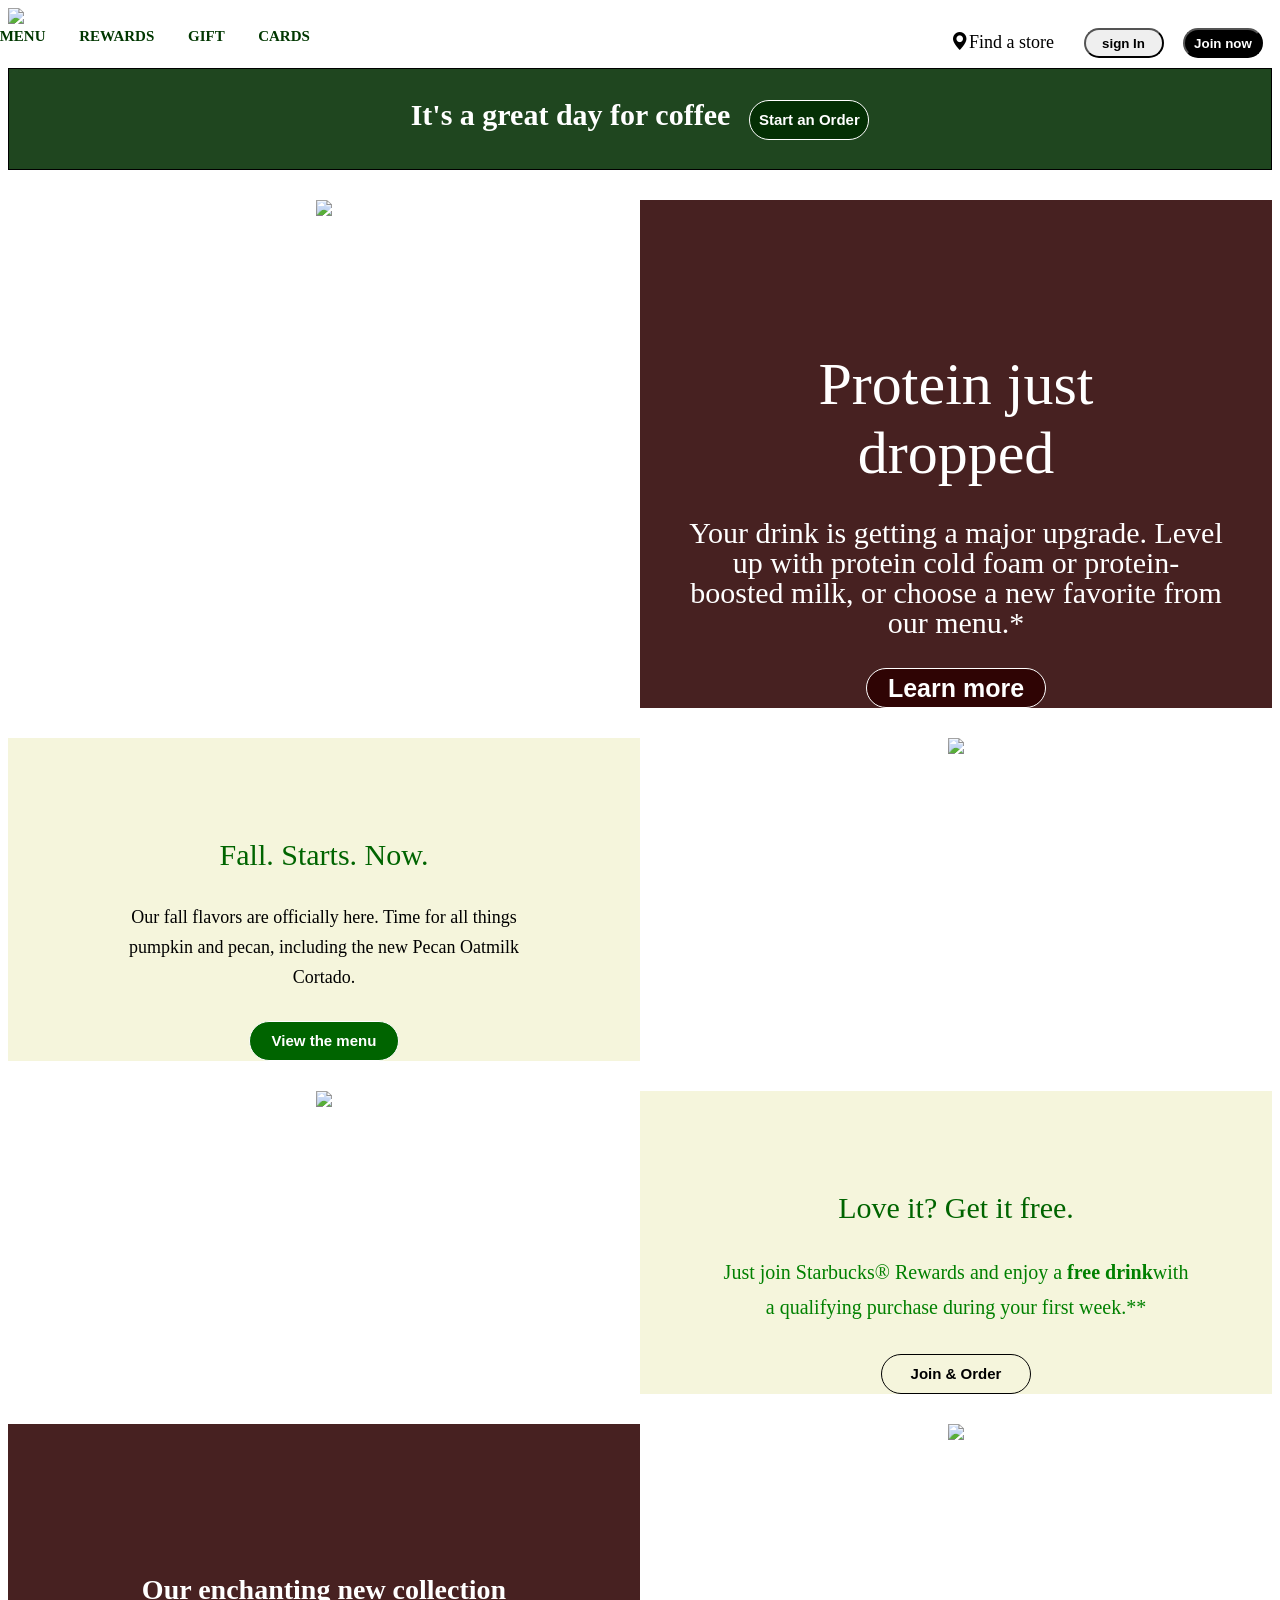
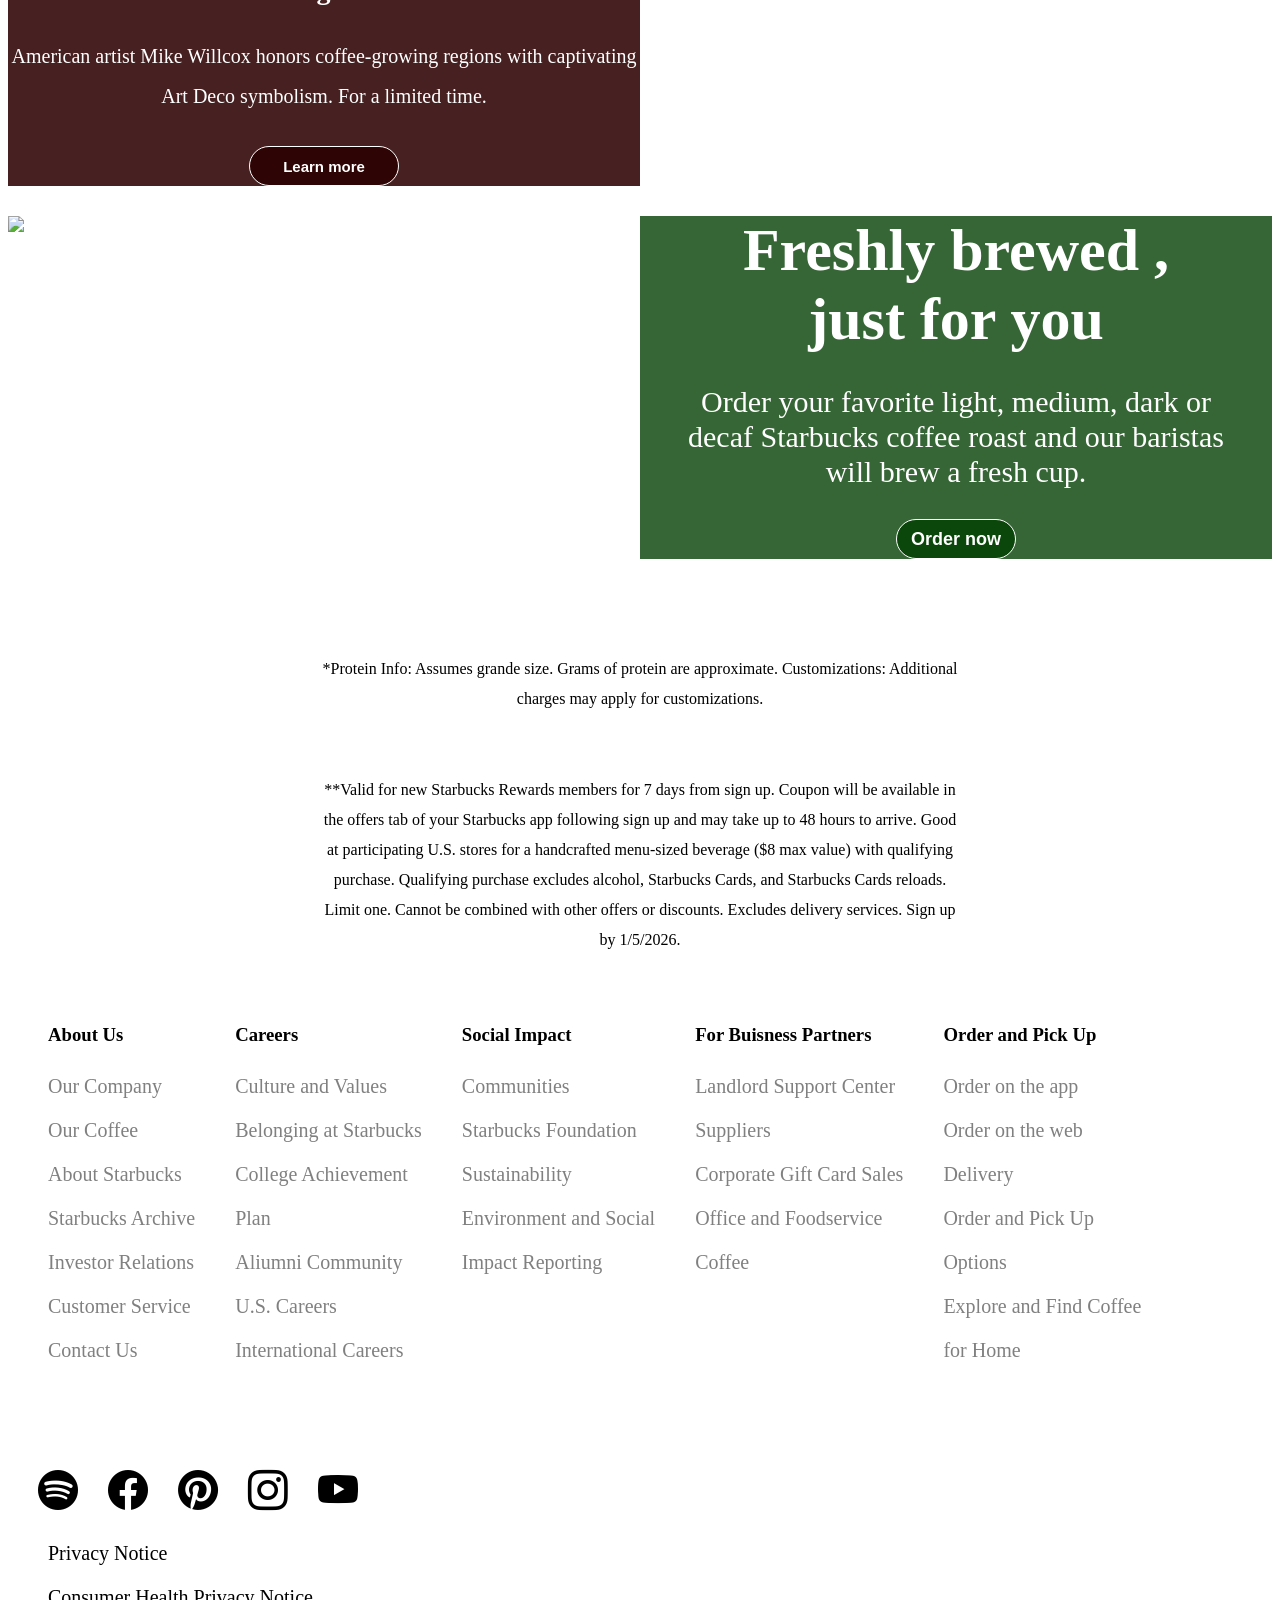
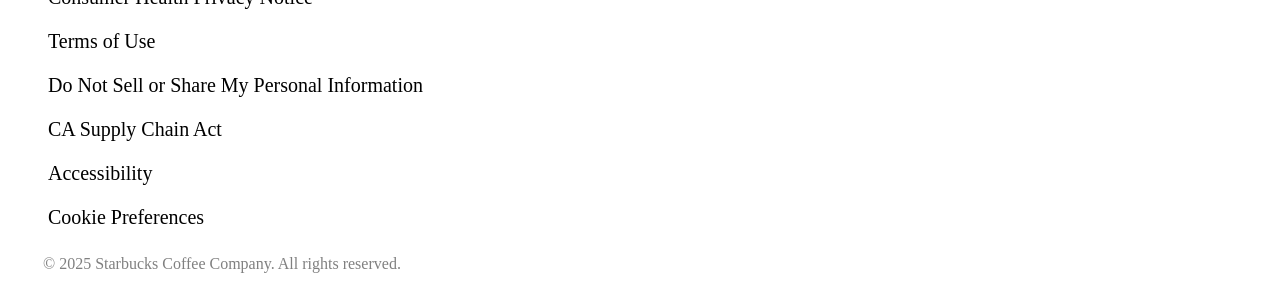
==== HTML/starbucks-clone.html @ d0959d30 "Add self-contained starbucks-clone.html copy and update link in index.html to open in new tab" ====
<!DOCTYPE html>
<html lang="en">
<head>
    <meta charset="UTF-8">
    <meta name="viewport" content="width=device-width, initial-scale=1.0">
    <link rel="stylesheet" href="https://cdn.jsdelivr.net/npm/bootstrap-icons@1.11.3/font/bootstrap-icons.min.css">
    <title>Starbucks Coffee Company</title>
    <style type="text/css">
      header{
        display:flex;
        justify-content:space-between;
      }
      .h1{
        font-weight:bold;
        font-size:15px;
        word-spacing:30px;
        cursor:pointer;
        color:rgb(1, 55, 1);
        margin-top:20px;
        margin-left:-700px;
      }
      .h2{
        font-size:18px;
        margin-right:9px;
        margin-top:20px;
        cursor:pointer;
      }
      .bi-geo-alt-fill{
        padding-right:10px;
      }
      .b2{
        background-color:black;
        color:white;
        cursor:pointer;
        margin-left:15px;
        width:80px;
        height:30px;
        border-radius:40px;
        font-weight:bold;
      }
      .b1{
        cursor:pointer;
        margin-left:15px;
        width:80px;
        height:30px;
        border-radius:40px;
        font-weight:bold;
      }
      .logo{
        width:4%;
      }
      .b3{
        margin-left:15px;
        width:120px;
        height:40px;
        border-radius:40px;
        font-weight:bold;
        background-color:rgba(1, 45, 1, 0.878);
        border:1px solid white;
        color:white;
        font-size:15px;
        cursor:pointer;
      }
      .s1{
        border:1px solid black;
        background-color:rgba(1, 45, 1, 0.878);
        height:100px;
        color:white;
        font-weight:bold;
        text-align:center;
        align-content:center;
        margin-top:10px;
      }
      .title{
        font-size:30px;
      }
      .s2{
      display:grid;
      grid-template-columns:6fr 6fr;
      margin-top:30px;
      text-align:center;
      }
      .b4{
        width:180px;
        height:40px;
        border-radius:60px;
        font-weight:bold;
        background-color:rgba(44, 1, 1, 0.869);
        border:1px solid white;
        color:white;
        font-size:25px;
        cursor:pointer;
      }
      .image1{
        width:100%;
      }
      .card1{
        background-color:rgba(44, 1, 1, 0.869);
        color:white;
        width:100%;
      }
      .card-title-1{
        margin-top:150px;
        font-size:60px;
      }
      .card-body-1{
        margin-top:30px;
        font-size:30px;
        line-height:30px;
      }
      .card-footer-1{
        margin-top:30px;
        font-size:30px;
      }
      .card2{
        background-color:beige;
        width:100%;
        font-size:60px;
      }
      .card-title-2{
        color:darkgreen;
        margin-top:100px;
        font-size:30px;
      }
      .card-body-2{
        color:black;
        margin-top:30px;
        font-size:18px;
        line-height:30px;
      }
      .b5{
        background-color: darkgreen;
        color:white;
        width:150px;
        height:40px;
        border-radius:60px;
        font-weight:bold;
        border:1px solid white;
        color:white;
        font-size:15px;
        cursor:pointer;
      }
      .s3{
        display:grid;
        grid-template-columns:6fr 6fr;
        margin-top:30px;
        text-align:center; 
      }
      .card-body-3{
        color:green;
        line-height:35px;
        font-size:20px;
        margin-top:30px;
      }
      .b6{
        background-color: beige;
        color:black;
        width:150px;
        height:40px;
        border-radius:60px;
        font-weight:bold;
        border:1px solid black;
        color:black;
        font-size:15px;
        cursor:pointer;
      }
      .b7{
        background-color: rgba(44, 1, 1, 0.869);
        color:white;
        width:150px;
        height:40px;
        border-radius:60px;
        font-weight:bold;
        border:1px solid white;
        font-size:15px;
        cursor:pointer;
      }
      .card4{
        background-color:rgba(44, 1, 1, 0.869);
        color:white;
        width:100%;
      }
      .image2{
        width:100%;
      }
      .card-title-4{
        margin-top:150px;
        font-size:28px;
        font-weight:bold;
      }
      .card-body-4{
        margin-top:30px;
        font-size:20px;
        line-height:40px;
      }
      .card-footer-4{
        margin-top:30px;
        font-size:20px;
      }
      .s4{
        height:150px;
        align-content:center;
        text-align:center;
        margin-top:50px;
      }
      .s5{
        height:150px;
        align-content:center;
        text-align:center;
      }
      p{
        line-height:30px;
      }
      main{
        display:grid;
        grid-template-columns: 6fr 6fr;
        margin-top:30px;
        color:white;
      }
      .card5{
        background-color:rgba(1, 61, 1, 0.789);
        text-align:center;
        align-content:center;
      }
      .card-title-5{
        font-size:60px;
        font-weight:bold;
      }
      .card-body-5{
        margin-top:30px;
        font-size:30px;
        line-height:35px;
      }
      .card-footer-5{
        margin-top:30px;
      }
      .b8{
        background-color:rgba(1, 61, 1, 0.789);
        color:white;
        width:120px;
        height:40px;
        border-radius:40px;
        border:1px solid white;
        font-weight:bold;
        font-size:18px;
        cursor:pointer;
      }
      .s6{
        display:flex;
        margin-top:80px;
      }
      ol{
        list-style-type:none;
      }
      li{
        line-height:44px;
        color:gray;
        font-size:20px;
        cursor:pointer;
      }
      h3{
        font-weight:none;
      }
      .apps{
        padding-left:30px;
        word-spacing:20px;
        font-size:40px;
        cursor:pointer;
      }
      .s7{
        margin-top:80px;
      }
      .copyright{
        color:gray;
        margin-left:35px;
      }
      .options{
        color:black;
      }
    </style>
</head>
<body>
    <header>
        <img src="https://upload.wikimedia.org/wikipedia/en/d/d3/Starbucks_Corporation_Logo.svg" class="logo"> 
        <div class="h1">
            <span class="title1">MENU</span>
            <span class="title1">REWARDS</span>
            <span class="title1">GIFT CARDS</span>
        </div>
         <div class="h2">
            <span class="bi bi-geo-alt-fill">Find a store</span>
            <button class="b1">sign In</button>
            <button class="b2">Join now</button>
        </div>
    </header>
    <section class="s1">
       <span class="title">It's a great day for coffee</span>
       <button class="b3">Start an Order</button>
    </section>
    <section class="s2">
        <div>
            <img src="https://content-prod-live.cert.starbucks.com/binary/v2/asset/137-100683.jpg" class="image1">
        </div>
        <div class="card1">
          <div class="card-title-1">
            <span>Protein just</span><br>
            <span>dropped</span>
          </div>
          <div class="card-body-1">
            <span>Your drink is getting a major upgrade. Level</span><br>
            <span>up with protein cold foam or protein-</span><br>
            <span>boosted milk, or choose a new favorite from</span><br>
            <span>our menu.*</span>
          </div>
          <div class="card-footer-1">
            <button class="b4">Learn more</button>
          </div>
        </div>
    </section>
    <section class="s2">
        <div class="card2">
          <div class="card-title-2">
            <span>Fall. Starts. Now.</span>
          </div>
          <div class="card-body-2">
            <span>Our fall flavors are officially here. Time for all things</span><br>
            <span>pumpkin and pecan, including the new Pecan Oatmilk</span><br>
            <span>Cortado.</span>
          </div>
          <div class="card-footer-2">
            <button class="b5">View the menu </button>
          </div>
        </div>
         <div>
            <img src="https://content-prod-live.cert.starbucks.com/binary/v2/asset/137-100122.jpg" class="image1">
        </div>
    </section>
     <section class="s2">
        <div>
            <img src="https://content-prod-live.cert.starbucks.com/binary/v2/asset/137-101216.jpg" class="image1">
        </div>
        <div class="card2">
          <div class="card-title-2">
            <span>Love it? Get it free.</span>
          </div>
          <div class="card-body-3">
            <span>Just join Starbucks® Rewards and enjoy a <b>free drink</b>with</span><br>
            <span>a qualifying purchase during your first week.**</span>
          </div>
          <div class="card-footer-2">
            <button class="b6">Join & Order</button>
          </div>
        </div>
    </section>
    <section class="s3">
       <div class="card4">
         <div class="card-title-4">
           <span>Our enchanting new collection</span>
         </div>
         <div class="card-body-4">
           <span>American artist Mike Willcox honors coffee-growing</span>
           <span>regions with captivating Art Deco symbolism. For a</span>
           <span>limited time.</span>
         </div>
         <div class="card-footer-4">
           <button class="b7">Learn more</button>
         </div>
       </div>
       <div>
        <img src="https://content-prod-live.cert.starbucks.com/binary/v2/asset/137-100051.jpg" class="image2">
       </div>
    </section>
    <main>
        <div>
            <img src="https://content-prod-live.cert.starbucks.com/binary/v2/asset/137-100632.jpg" class="image2">
        </div>
        <div class="card5">
          <div class="card-title-5">
            <span>Freshly brewed ,</span><br>
            <span>just for you</span>
          </div>
          <div class="card-body-5">
            <span>Order your favorite light, medium, dark or</span><br>
            <span>decaf Starbucks coffee roast and our baristas</span><br>
            <span>will brew a fresh cup.</span>
          </div>
          <div class="card-footer-5">
            <button class="b8">Order now</button>
          </div>
        </div>
    </main>
    <section class="s4">
      <p>
        <span>*Protein Info: Assumes grande size. Grams of protein are approximate. Customizations: Additional</span><br>
        <span>charges may apply for customizations.</span>
      </p>
    </section>
    <section class="s5">
      <p>
        <span>**Valid for new Starbucks Rewards members for 7 days from sign up. Coupon will be available in</span><br>
        <span>the offers tab of your Starbucks app following sign up and may take up to 48 hours to arrive. Good</span><br>
        <span>at participating U.S. stores for a handcrafted menu-sized beverage ($8 max value) with qualifying</span><br>
        <span>purchase. Qualifying purchase excludes alcohol, Starbucks Cards, and Starbucks Cards reloads.</span><br>
        <span>Limit one. Cannot be combined with other offers or discounts. Excludes delivery services. Sign up</span><br>
        <span>by 1/5/2026.</span>
      </p>
    </section>
    <footer>
        <section class="s6">
          <ol>
            <h3>About Us</h3>
            <li>Our Company</li>
            <li>Our Coffee</li>
            <li>About Starbucks</li>
            <li>Starbucks Archive</li>
            <li>Investor Relations</li>
            <li>Customer Service</li>
            <li>Contact Us</li>
          </ol>
          <ol>
            <h3>Careers</h3>
            <li>Culture and Values</li>
            <li>Belonging at Starbucks</li>
            <li>
                <span>College Achievement</span><br>
                <span>Plan</span>
            </li>
            <li>Aliumni Community</li>
            <li>U.S. Careers</li>
            <li>International Careers</li>
          </ol>
          <ol>
            <h3>Social Impact</h3>
            <li>Communities</li>
            <li>Starbucks Foundation</li>
            <li>Sustainability</li>
            <li>
                <span>Environment and Social</span><br>
                <span>Impact Reporting</span>
            </li>
          </ol>
          <ol>
            <h3>For Buisness Partners</h3>
            <li>Landlord Support Center</li>
            <li>Suppliers</li>
            <li>Corporate Gift Card Sales</li>
            <li>
                <span>Office and Foodservice</span><br>
                <span>Coffee</span>
            </li>
          </ol>
          <ol>
            <h3>Order and Pick Up</h3>
            <li>Order on the app</li>
            <li>Order on the web</li>
            <li>Delivery</li>
            <li>
                <span>Order and Pick Up</span><br>
                <span>Options</span>
            </li>
            <li>
                <span>Explore and Find Coffee</span><br>
                <span>for Home</span>
            </li>
          </ol>
        </section>
        <section class="s7">
            <div class="apps">
                <span class="bi bi-spotify"></span>
                <span class="bi bi-facebook"></span>
                <span class="bi bi-pinterest"></span>
                <span class="bi bi-instagram"></span>
                <span class="bi bi-youtube"></span>
            </div>
            <div>
                <ol>
                    <li class="options">Privacy Notice</li>
                    <li class="options">Consumer Health Privacy Notice</li>
                    <li class="options">Terms of Use</li>
                    <li class="options">Do Not Sell or Share My Personal Information</li>
                    <li class="options">CA Supply Chain Act</li>
                    <li class="options">Accessibility</li>
                    <li class="options">Cookie Preferences</li>
                </ol>
            </div>
            <div class="copyright">© 2025 Starbucks Coffee Company. All rights reserved.</div>
        </section>
    </footer>
</body>
</html>
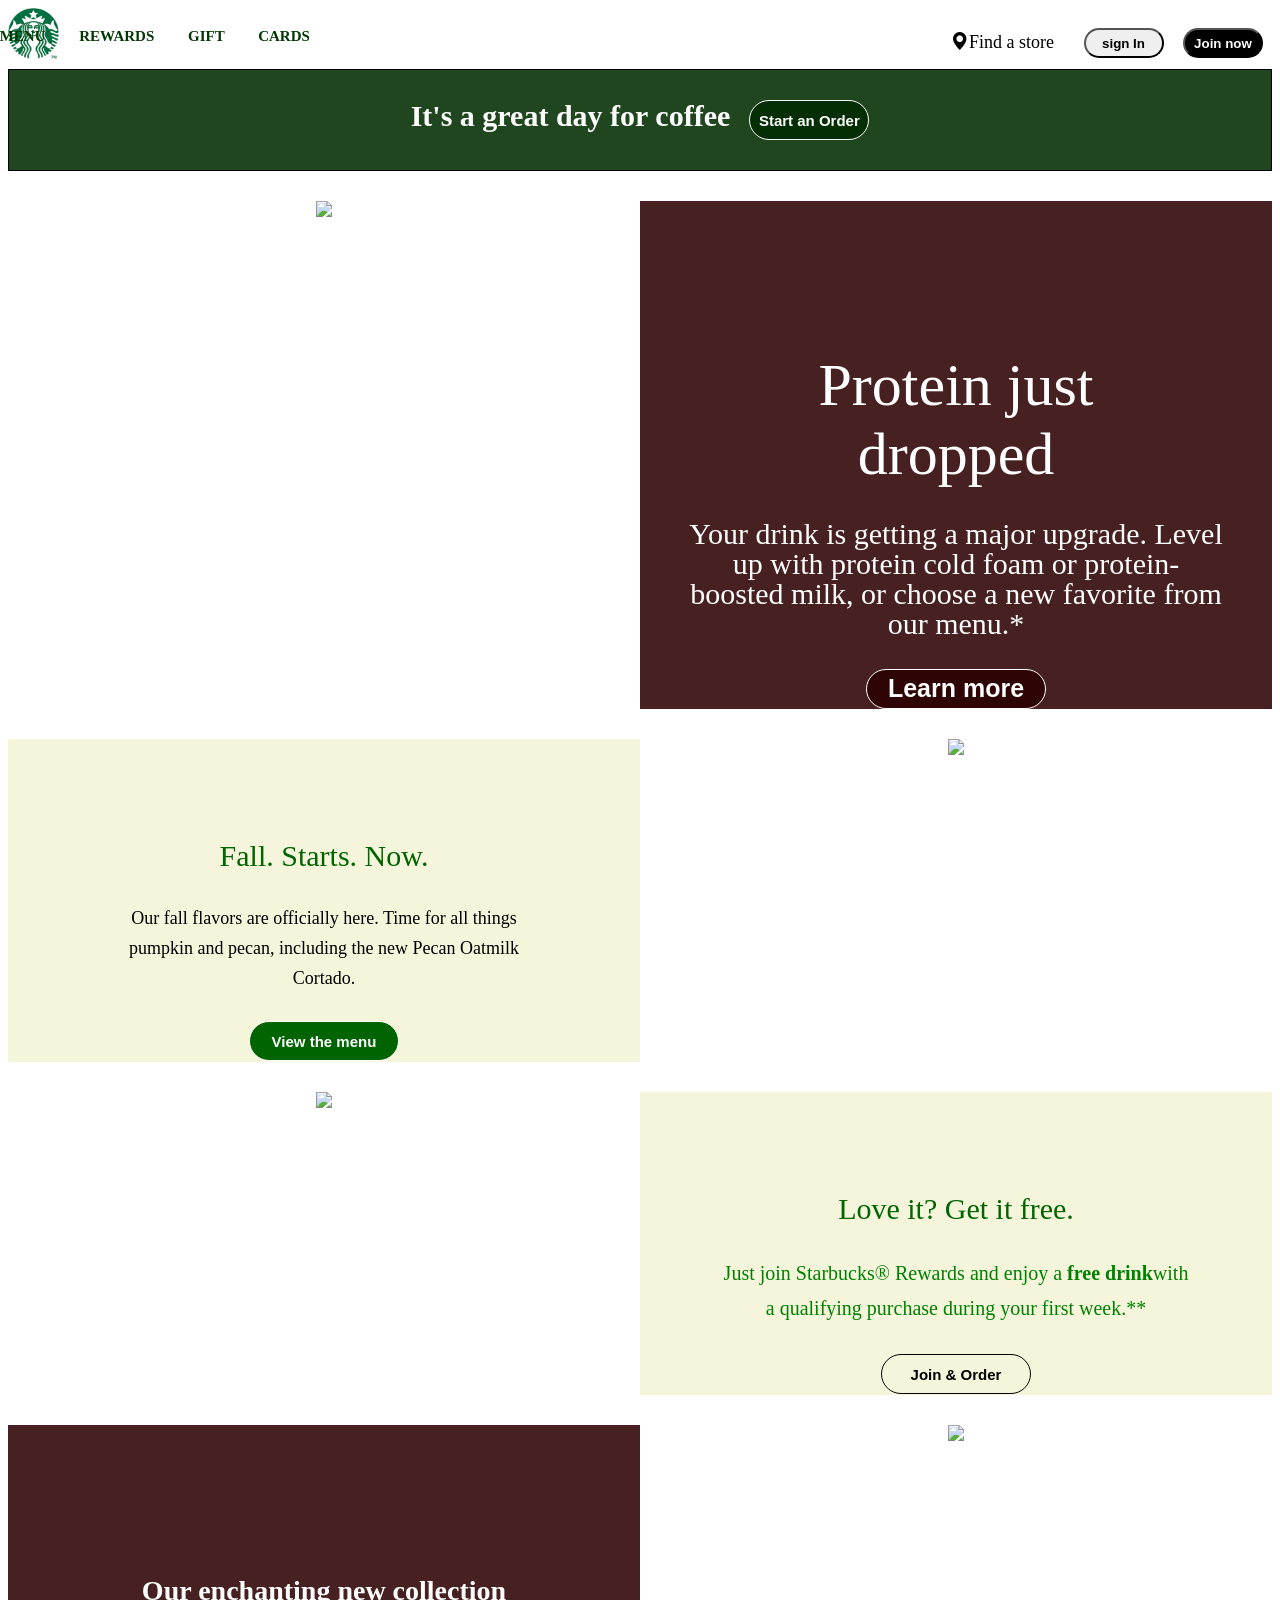
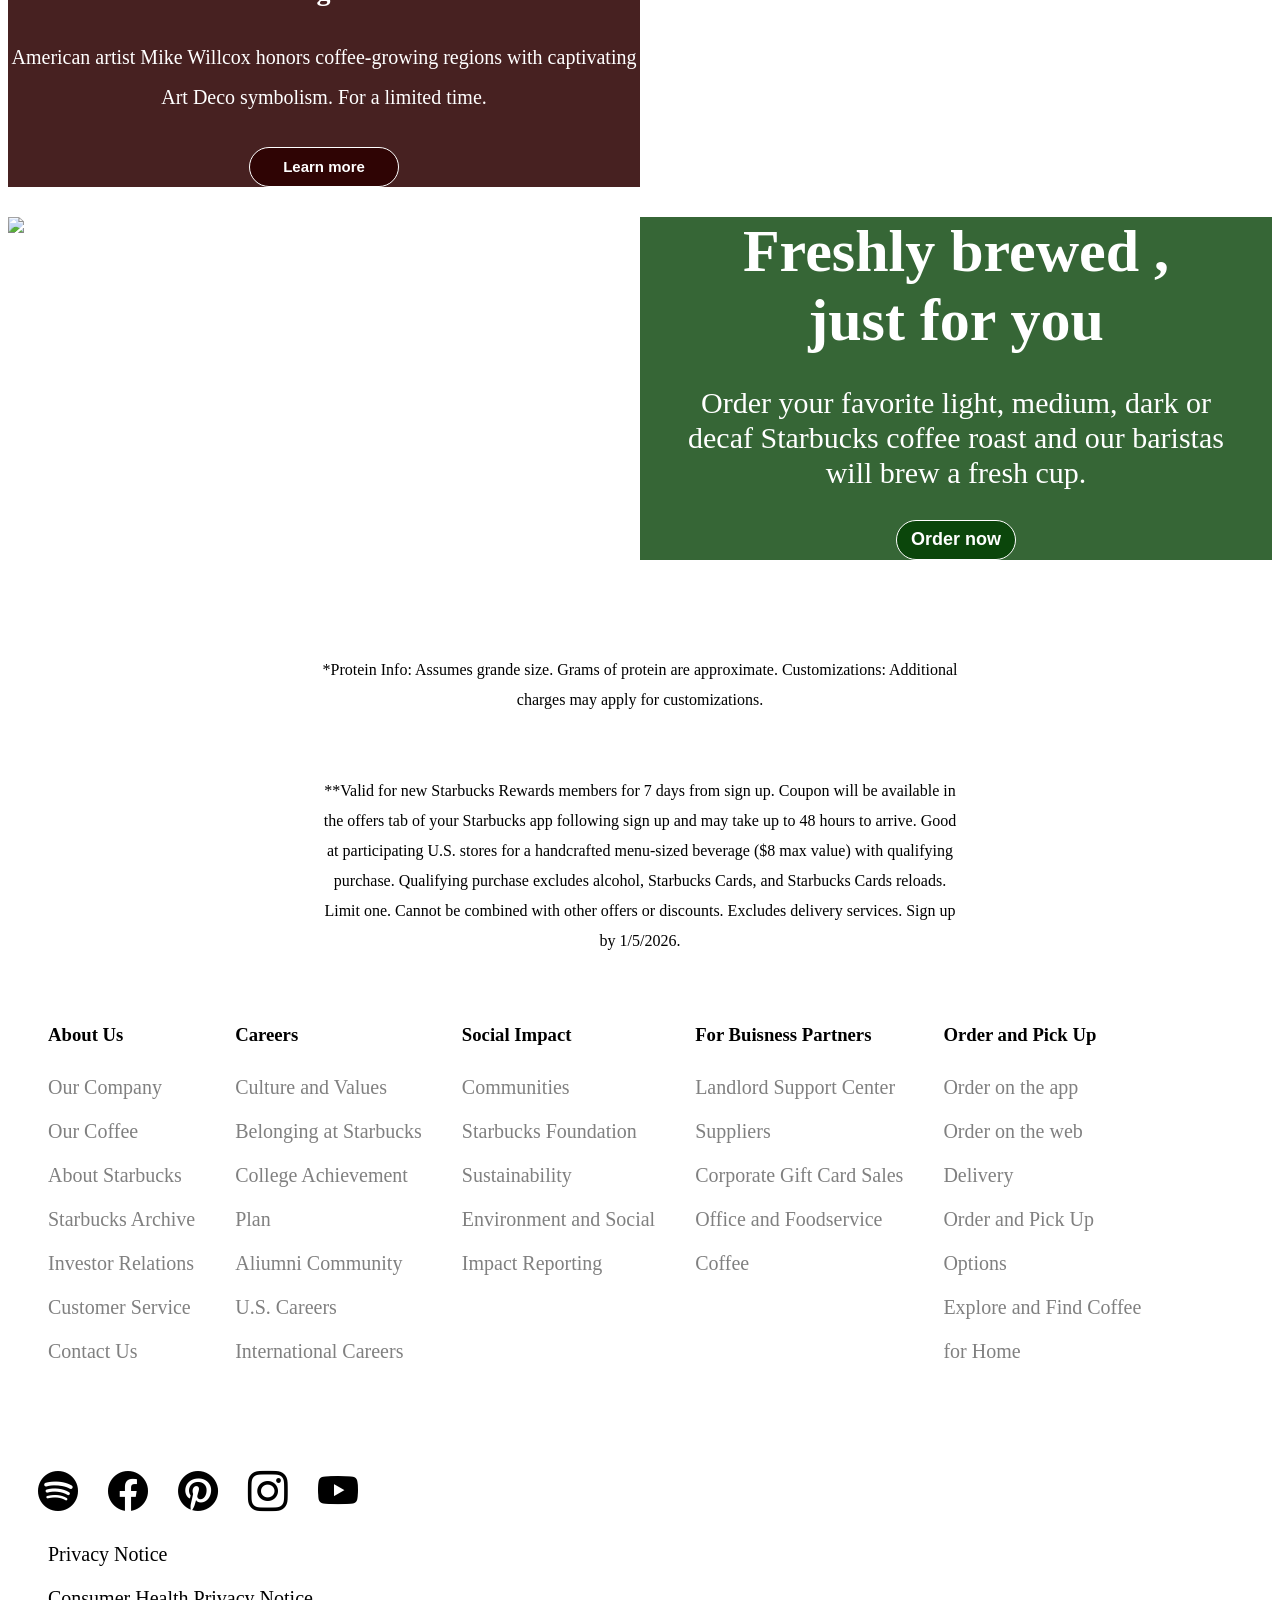
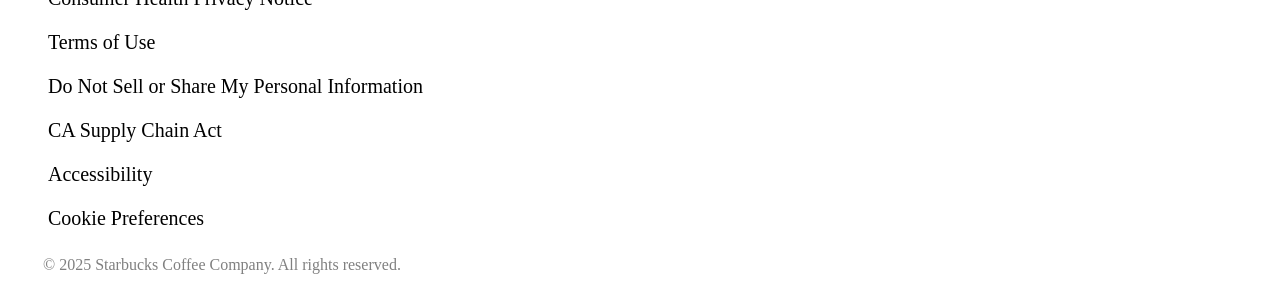
==== commit 1e58450d: "Add local starbucks-logo.png asset and update logo img src" ====
--- a/HTML/starbucks-clone.html
+++ b/HTML/starbucks-clone.html
@@ -281,7 +281,7 @@
 </head>
 <body>
     <header>
-        <img src="https://upload.wikimedia.org/wikipedia/en/d/d3/Starbucks_Corporation_Logo.svg" class="logo"> 
+        <img src="../assets/images/starbucks-logo.png" class="logo"> 
         <div class="h1">
             <span class="title1">MENU</span>
             <span class="title1">REWARDS</span>
